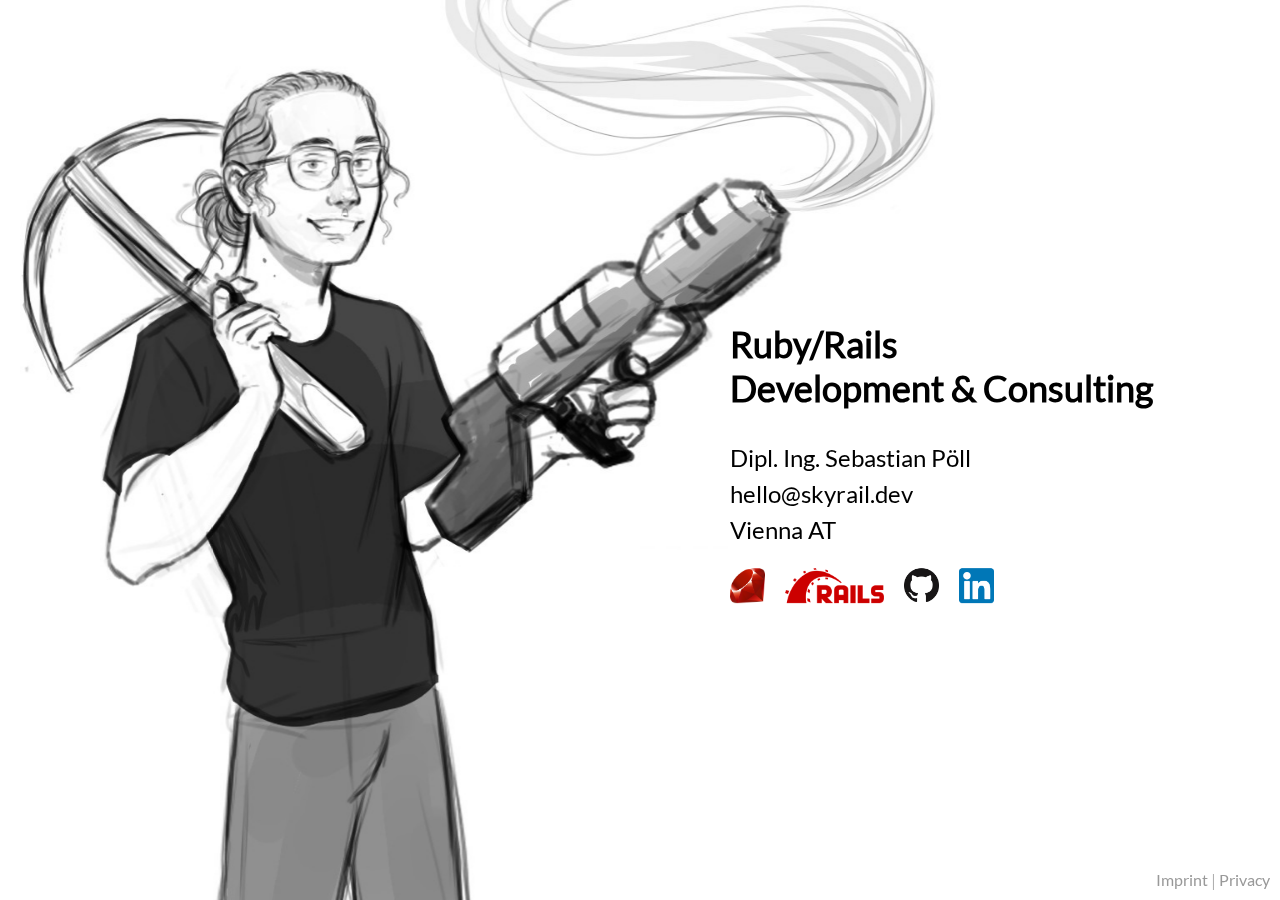
==== index.html @ 9d16fb81 "Initial commit" ====
<!doctype html>
<html lang="en">
  <head>
    <meta charset="utf-8">
    <meta name="viewport" content="width=device-width, initial-scale=1">
    <meta name="description" content="Sebuelius Aurelius">
    <title>Rails Development & Consulting</title>

    <style>
      @font-face {
        font-family: "Lato";
        src: url("fonts/Lato-Regular.ttf") format("truetype");
      }

      body {
        opacity: 0;
        transition: opacity 1s;
        min-height: 100vh;
        margin: 0px 0px;
      }

      .background-image {
        position: fixed;
        top: 0;
        left: 0;
        right: 0;
        bottom: 0;
        opacity: 0.05;
        background-image: url("images/sebi.jpeg");
        background-size: auto 100%;
        background-repeat: no-repeat;
        background-position: left center;
      }

      @media only screen and (min-width: 1150px) {
        .background-image {
          opacity: 1;
        }
      }

      .container {
        font-family: "Lato";
        font-size: 1.5em;
        position: absolute;
        top: 50%;
        left: 50%;
        transform: translate(-50%, -50%);
        text-align: left;
        min-width: 300px;
      }

      @media only screen and (min-width: 1150px) {
        .container {
          padding-left: 57%;
          padding-right: 0;
          top: 50%;
          left: 0;
          transform: translateY(-50%);
        }
      }

      .contact {
        margin-top: 20px;
        line-height: 1.5em;
      }

      .contact a {
        color: black;
        text-decoration: none;
      }

      .contact a:hover {
        text-decoration: underline;
      }

      .images {
        margin-top: 20px;
      }

      .images a {
        display: inline-block;
        text-decoration: none;
        transition: transform 0.2s;
      }

      .images a:hover {
        transform: scale(1.1);
      }

      .images img {
        max-height: 35px;
        margin-right: 15px;
      }

      footer {
        position: absolute;
        bottom: 10px;
        right: 10px;
      }

      footer a {
        color: #999;
        text-decoration: none;
        font-family: "Lato";
      }

      footer a:hover {
        color: #555;
      }

      .separator {
        color: #999;
      }
    </style>
  </head>

  <body onload="document.body.style.opacity='1'">

    <div class="background-image">
    </div>

    <div class="container">
      <h2>
        Ruby/Rails
        <br>
        Development & Consulting
      </h2>

      <div class="contact">
        Dipl. Ing. Sebastian Pöll
        <br/>
        <a href="mailto:hello@skyrail.dev">
          hello@skyrail.dev
        </a>
        <br/>
        Vienna AT
      </div>

      <div class="images">
        <a href="https://www.ruby-lang.org/">
          <img src="images/ruby.png" alt="ruby" />
        </a>

        <a href="https://rubyonrails.org/">
          <img src="images/rails.png" alt="rails" />
        </a>

        <a href="https://github.com/SebastianPoell">
          <img src="images/github.png" alt="github" />
        </a>

        <a href="https://www.linkedin.com/in/sebastian-p%C3%B6ll-088aa4236/">
          <img src="images/linkedin.png" alt="linkedin" />
        </a>
      </div>
    </div>

    <footer>
      <a href="imprint.html">Imprint</a>
      <span class="separator"> | </span>
      <a href="privacy.html">Privacy</a>
    </footer>
  </body>
</html>
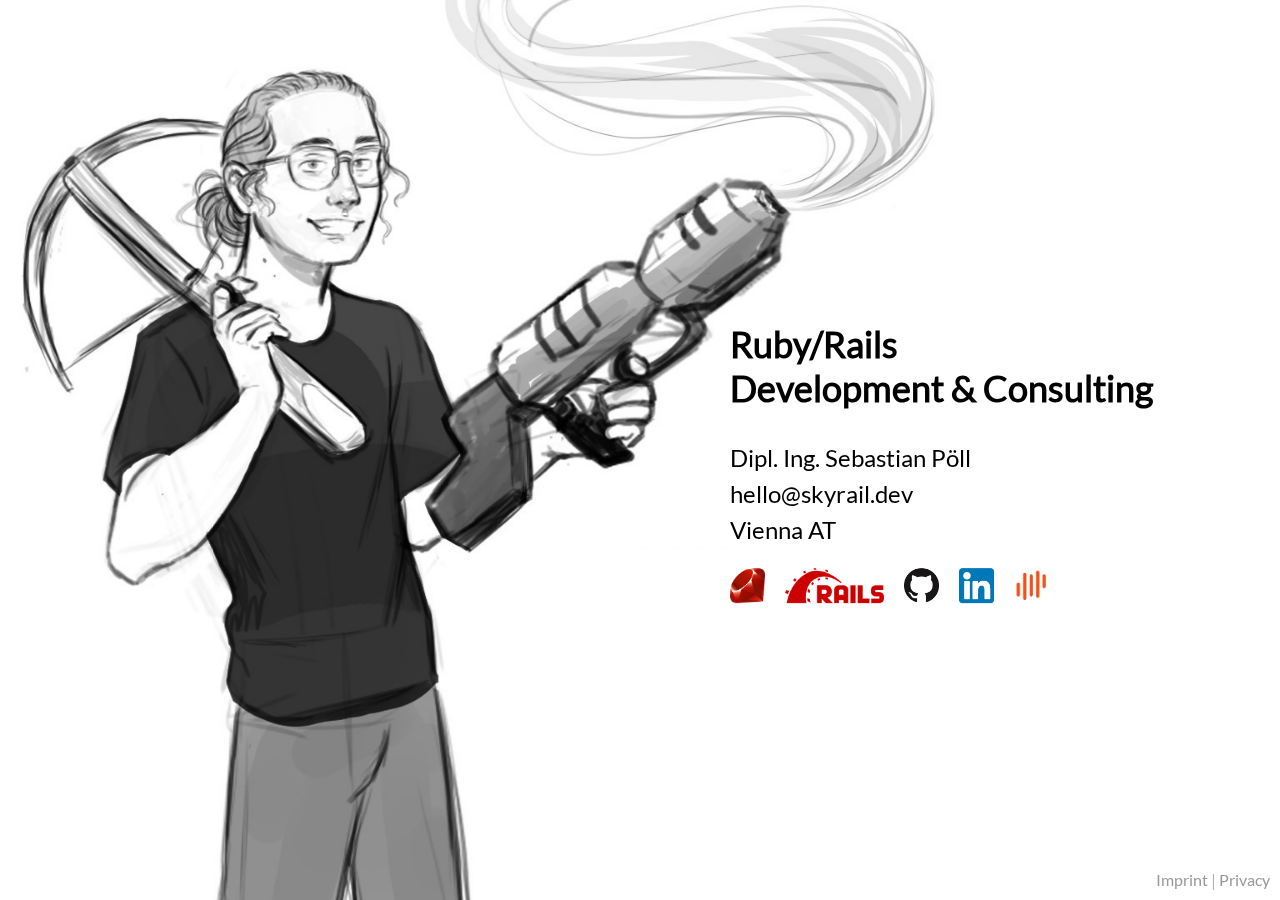
==== commit 475c3ef6: "Add LiveVoice" ====
--- a/index.html
+++ b/index.html
@@ -16,7 +16,11 @@
       body {
         opacity: 0;
         transition: opacity 1s;
-        min-height: 100vh;
+        position: absolute;
+        top: 0;
+        left: 0;
+        right: 0;
+        bottom: 0;
         margin: 0px 0px;
       }
 
@@ -33,7 +37,7 @@
         background-position: left center;
       }
 
-      @media only screen and (min-width: 1150px) {
+      @media only screen and (min-width: 1050px) {
         .background-image {
           opacity: 1;
         }
@@ -41,22 +45,24 @@
 
       .container {
         font-family: "Lato";
-        font-size: 1.5em;
+        font-size: 1.3em;
         position: absolute;
         top: 50%;
         left: 50%;
         transform: translate(-50%, -50%);
         text-align: left;
-        min-width: 300px;
+        min-width: 270px;
       }
 
-      @media only screen and (min-width: 1150px) {
+      @media only screen and (min-width: 1050px) {
         .container {
+          font-size: 1.5em;
           padding-left: 57%;
           padding-right: 0;
           top: 50%;
           left: 0;
           transform: translateY(-50%);
+          min-width: 300px;
         }
       }
 
@@ -89,8 +95,15 @@
       }
 
       .images img {
-        max-height: 35px;
+        max-height: 25px;
         margin-right: 15px;
+      }
+
+      @media only screen and (min-width: 1050px) {
+        .images img {
+          max-height: 35px;
+          margin-right: 15px;
+        }
       }
 
       footer {
@@ -153,6 +166,10 @@
         <a href="https://www.linkedin.com/in/sebastian-p%C3%B6ll-088aa4236/">
           <img src="images/linkedin.png" alt="linkedin" />
         </a>
+
+        <a href="https://livevoice.io">
+          <img src="images/livevoice.png" alt="linkedin" />
+        </a>
       </div>
     </div>
 
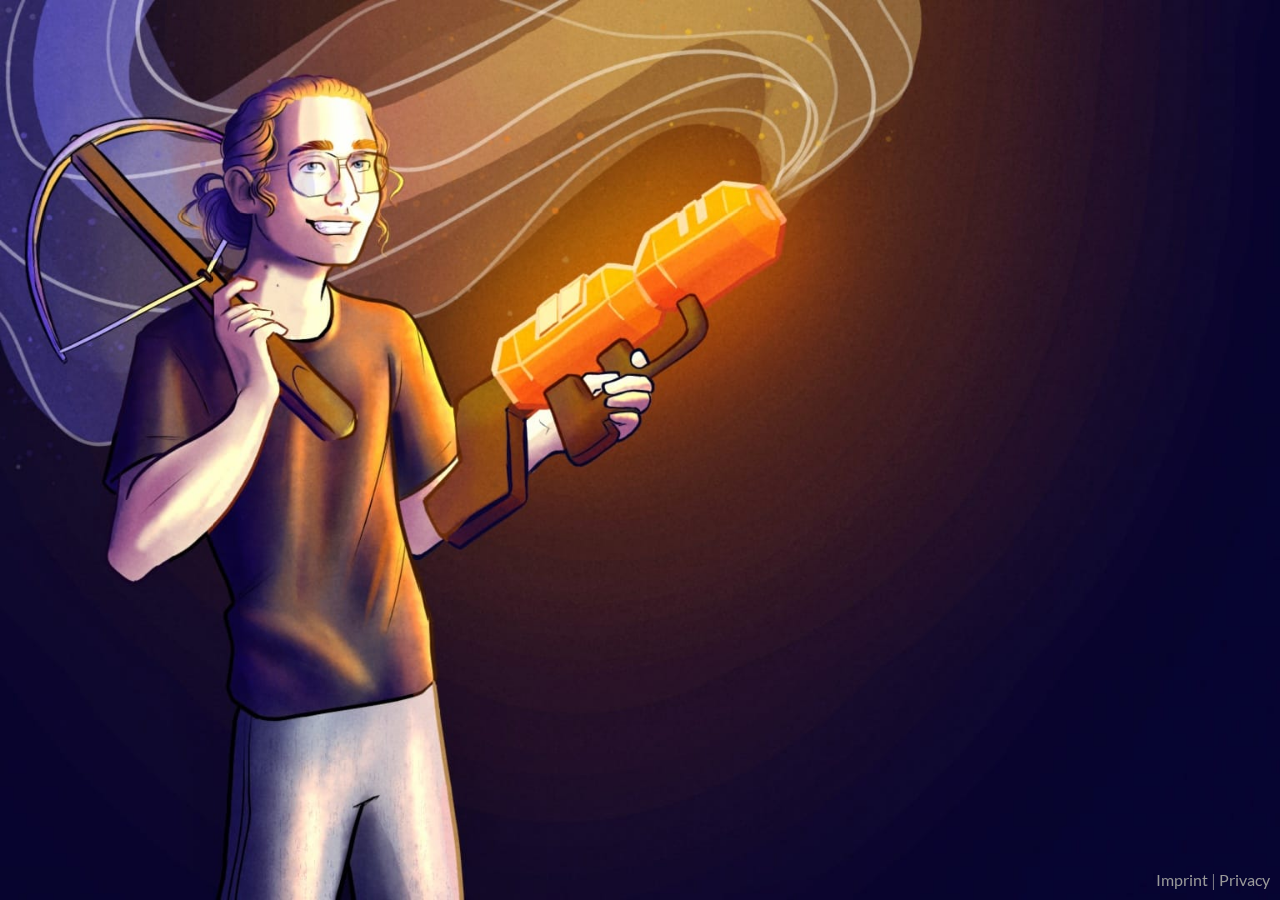
==== commit a14d40e2: "New background :D" ====
--- a/index.html
+++ b/index.html
@@ -1,139 +1,21 @@
-
 <!doctype html>
 <html lang="en">
   <head>
     <meta charset="utf-8">
     <meta name="viewport" content="width=device-width, initial-scale=1">
-    <meta name="description" content="Sebuelius Aurelius">
+    <link rel="stylesheet" href="style/style.css">
+
     <title>Rails Development & Consulting</title>
-
-    <style>
-      @font-face {
-        font-family: "Lato";
-        src: url("fonts/Lato-Regular.ttf") format("truetype");
-      }
-
-      body {
-        opacity: 0;
-        transition: opacity 1s;
-        position: absolute;
-        top: 0;
-        left: 0;
-        right: 0;
-        bottom: 0;
-        margin: 0px 0px;
-      }
-
-      .background-image {
-        position: fixed;
-        top: 0;
-        left: 0;
-        right: 0;
-        bottom: 0;
-        opacity: 0.05;
-        background-image: url("images/sebi.jpeg");
-        background-size: auto 100%;
-        background-repeat: no-repeat;
-        background-position: left center;
-      }
-
-      @media only screen and (min-width: 1050px) {
-        .background-image {
-          opacity: 1;
-        }
-      }
-
-      .container {
-        font-family: "Lato";
-        font-size: 1.3em;
-        position: absolute;
-        top: 50%;
-        left: 50%;
-        transform: translate(-50%, -50%);
-        text-align: left;
-        min-width: 270px;
-      }
-
-      @media only screen and (min-width: 1050px) {
-        .container {
-          font-size: 1.5em;
-          padding-left: 57%;
-          padding-right: 0;
-          top: 50%;
-          left: 0;
-          transform: translateY(-50%);
-          min-width: 300px;
-        }
-      }
-
-      .contact {
-        margin-top: 20px;
-        line-height: 1.5em;
-      }
-
-      .contact a {
-        color: black;
-        text-decoration: none;
-      }
-
-      .contact a:hover {
-        text-decoration: underline;
-      }
-
-      .images {
-        margin-top: 20px;
-      }
-
-      .images a {
-        display: inline-block;
-        text-decoration: none;
-        transition: transform 0.2s;
-      }
-
-      .images a:hover {
-        transform: scale(1.1);
-      }
-
-      .images img {
-        max-height: 25px;
-        margin-right: 15px;
-      }
-
-      @media only screen and (min-width: 1050px) {
-        .images img {
-          max-height: 35px;
-          margin-right: 15px;
-        }
-      }
-
-      footer {
-        position: absolute;
-        bottom: 10px;
-        right: 10px;
-      }
-
-      footer a {
-        color: #999;
-        text-decoration: none;
-        font-family: "Lato";
-      }
-
-      footer a:hover {
-        color: #555;
-      }
-
-      .separator {
-        color: #999;
-      }
-    </style>
   </head>
 
-  <body onload="document.body.style.opacity='1'">
-
-    <div class="background-image">
+  <body>
+    <div class="background-image fade-in">
     </div>
 
-    <div class="container">
+    <div class="container fade-in">
+
+      <img src="images/logo.png" class="logo" />
+
       <h2>
         Ruby/Rails
         <br>
--- a/style/style.css
+++ b/style/style.css
@@ -0,0 +1,164 @@
+@font-face {
+  font-family: "Lato";
+  src: url("../fonts/Lato-Regular.ttf") format("truetype");
+}
+
+@keyframes fade-in {
+  from {
+    opacity: 0;
+  }
+  to {
+    opacity: 1;
+  }
+}
+
+body {
+  position: absolute;
+  top: 0;
+  left: 0;
+  right: 0;
+  bottom: 0;
+  margin: 0px 0px;
+  color: white;
+  background-color: #070529;
+}
+
+.fade-in {
+  opacity: 0;
+  animation: fade-in 0.3s forwards;
+}
+
+.background-image {
+  position: fixed;
+  top: 0;
+  left: 0;
+  right: 0;
+  bottom: 0;
+  opacity: 0.2;
+  background-image: url("../images/background.jpeg");
+  background-size: auto 100%;
+  background-repeat: no-repeat;
+  background-position: left center;
+}
+
+@media only screen and (min-width: 1050px) {
+  .background-image {
+    opacity: 1;
+  }
+}
+
+.container {
+  font-family: "Lato";
+  font-size: 1.3em;
+  position: absolute;
+  top: 50%;
+  left: 50%;
+  transform: translate(-50%, -50%);
+  text-align: left;
+  min-width: 270px;
+}
+
+.centered-container {
+  font-family: "Lato";
+  font-size: 1.5em;
+  width: 100%;
+  position: absolute;
+  box-sizing: border-box;
+  padding: 0 20px;
+  top: 50%;
+  left: 50%;
+  transform: translateX(-50%) translateY(-50%);
+  text-align: center;
+}
+
+@media only screen and (min-width: 1050px) {
+  .container {
+    font-size: 1.5em;
+    padding-left: 57%;
+    padding-right: 0;
+    top: 50%;
+    left: 0;
+    transform: translateY(-50%);
+    min-width: 300px;
+  }
+}
+
+.logo {
+  width: 300px;
+}
+
+@media only screen and (min-width: 1050px) {
+  .logo {
+    width: 400px;
+  }
+}
+
+.contact {
+  margin-top: 20px;
+  line-height: 1.5em;
+}
+
+.contact a, a.contact {
+  color: white;
+  text-decoration: none;
+}
+
+.contact a:hover, a.contact:hover {
+  text-decoration: underline;
+}
+
+.images {
+  margin-top: 20px;
+}
+
+.images a {
+  display: inline-block;
+  text-decoration: none;
+  transition: transform 0.2s;
+}
+
+.images a:hover {
+  transform: scale(1.1);
+}
+
+.images img {
+  max-height: 25px;
+  margin-right: 15px;
+}
+
+@media only screen and (min-width: 1050px) {
+  .images img {
+    max-height: 35px;
+    margin-right: 15px;
+  }
+}
+
+footer {
+  position: absolute;
+  bottom: 10px;
+  right: 10px;
+}
+
+footer a {
+  color: #999;
+  text-decoration: none;
+  font-family: "Lato";
+}
+
+footer a:hover {
+  color: #555;
+}
+
+.separator {
+  color: #999;
+}
+
+a.back {
+  color: #0078bd;
+  font-size: 0.8em;
+  text-decoration: none;
+}
+
+a.back:hover {
+  color: #006199;
+}
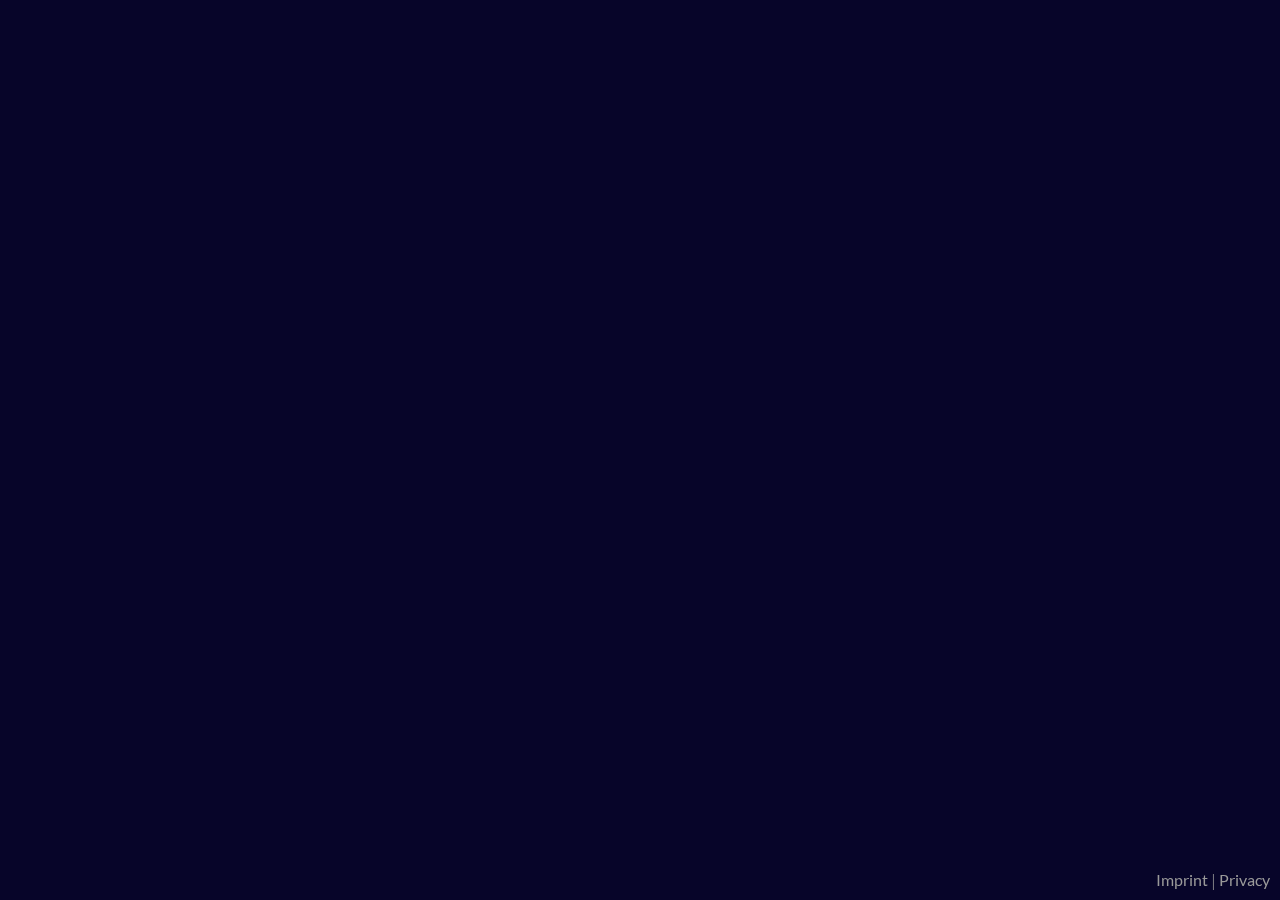
==== commit 48c8314e: "Fix background on mobile" ====
--- a/index.html
+++ b/index.html
@@ -9,49 +9,51 @@
   </head>
 
   <body>
-    <div class="background-image fade-in">
-    </div>
-
-    <div class="container fade-in">
-
-      <img src="images/logo.png" class="logo" />
-
-      <h2>
-        Ruby/Rails
-        <br>
-        Development & Consulting
-      </h2>
-
-      <div class="contact">
-        Dipl. Ing. Sebastian Pöll
-        <br/>
-        <a href="mailto:hello@skyrail.dev">
-          hello@skyrail.dev
-        </a>
-        <br/>
-        Vienna AT
+    <div class="fade-in">
+      <div class="background-image">
       </div>
 
-      <div class="images">
-        <a href="https://www.ruby-lang.org/">
-          <img src="images/ruby.png" alt="ruby" />
-        </a>
+      <div class="container">
 
-        <a href="https://rubyonrails.org/">
-          <img src="images/rails.png" alt="rails" />
-        </a>
+        <img src="images/logo.png" class="logo" />
 
-        <a href="https://github.com/SebastianPoell">
-          <img src="images/github.png" alt="github" />
-        </a>
+        <h2>
+          Ruby/Rails
+          <br>
+          Development & Consulting
+        </h2>
 
-        <a href="https://www.linkedin.com/in/sebastian-p%C3%B6ll-088aa4236/">
-          <img src="images/linkedin.png" alt="linkedin" />
-        </a>
+        <div class="contact">
+          Dipl. Ing. Sebastian Pöll
+          <br/>
+          <a href="mailto:hello@skyrail.dev">
+            hello@skyrail.dev
+          </a>
+          <br/>
+          Vienna AT
+        </div>
 
-        <a href="https://livevoice.io">
-          <img src="images/livevoice.png" alt="linkedin" />
-        </a>
+        <div class="images">
+          <a href="https://www.ruby-lang.org/">
+            <img src="images/ruby.png" alt="ruby" />
+          </a>
+
+          <a href="https://rubyonrails.org/">
+            <img src="images/rails.png" alt="rails" />
+          </a>
+
+          <a href="https://github.com/SebastianPoell">
+            <img src="images/github.png" alt="github" />
+          </a>
+
+          <a href="https://www.linkedin.com/in/sebastian-p%C3%B6ll-088aa4236/">
+            <img src="images/linkedin.png" alt="linkedin" />
+          </a>
+
+          <a href="https://livevoice.io">
+            <img src="images/livevoice.png" alt="linkedin" />
+          </a>
+        </div>
       </div>
     </div>
 
